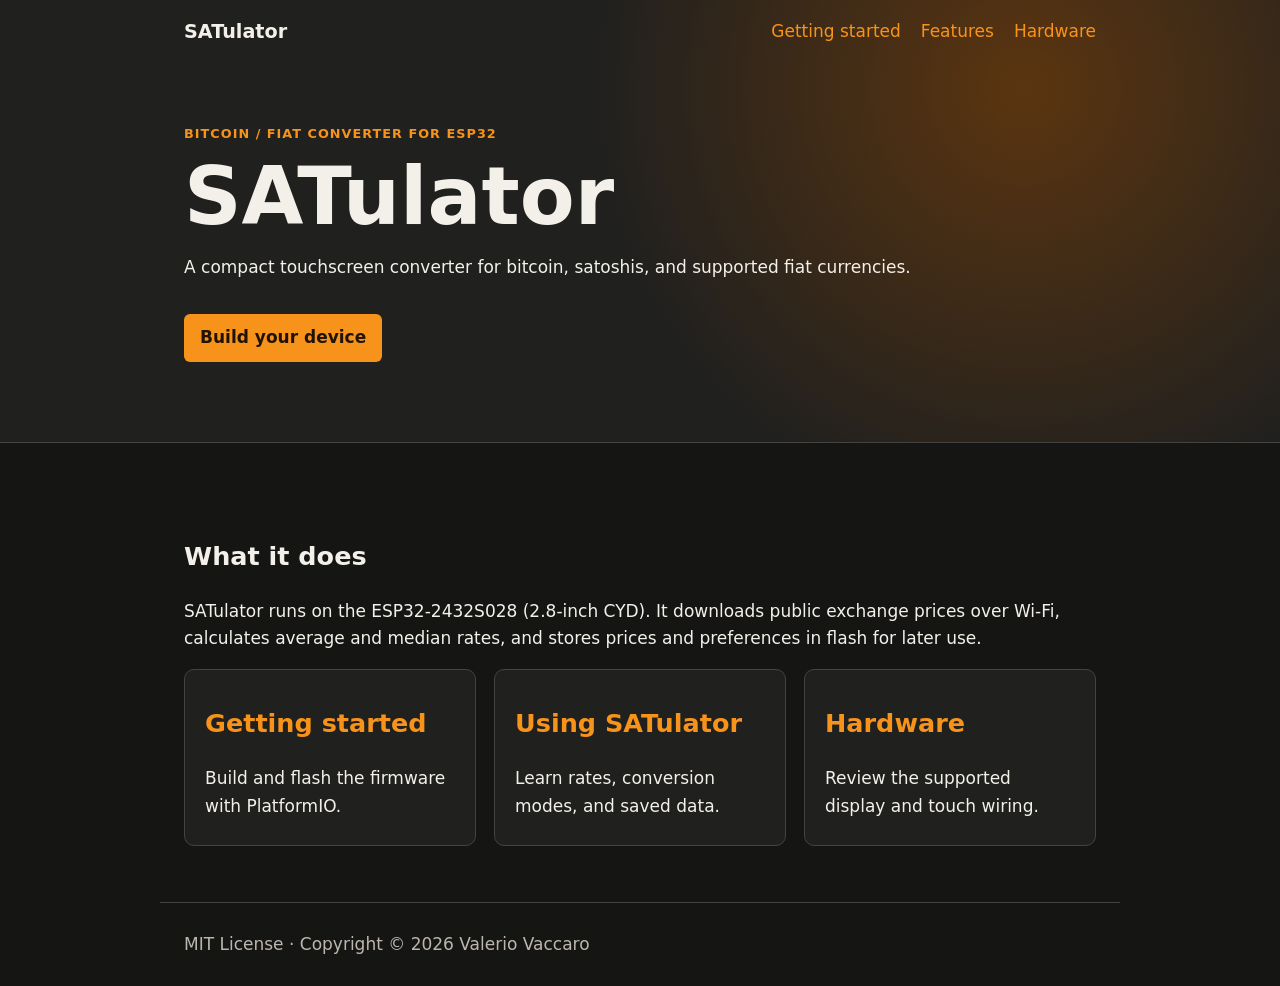
==== docs/index.html @ 911a1409 "build and publish artifacts, publish pages" ====
<!doctype html>
<html lang="en">
  <head>
    <meta charset="utf-8">
    <meta name="viewport" content="width=device-width, initial-scale=1">
    <meta name="description" content="SATulator: a compact Bitcoin and fiat converter for the ESP32 CYD.">
    <title>SATulator documentation</title>
    <link rel="stylesheet" href="assets/site.css">
  </head>
  <body>
    <header class="hero">
      <nav><a class="brand" href="index.html">SATulator</a><a href="getting-started.html">Getting started</a><a href="features.html">Features</a><a href="hardware.html">Hardware</a></nav>
      <div class="hero-copy">
        <p class="eyebrow">Bitcoin / fiat converter for ESP32</p>
        <h1>SATulator</h1>
        <p>A compact touchscreen converter for bitcoin, satoshis, and supported fiat currencies.</p>
        <a class="button" href="getting-started.html">Build your device</a>
      </div>
    </header>
    <main>
      <section>
        <h2>What it does</h2>
        <p>SATulator runs on the ESP32-2432S028 (2.8-inch CYD). It downloads public exchange prices over Wi-Fi, calculates average and median rates, and stores prices and preferences in flash for later use.</p>
      </section>
      <section class="cards">
        <a href="getting-started.html"><h2>Getting started</h2><p>Build and flash the firmware with PlatformIO.</p></a>
        <a href="features.html"><h2>Using SATulator</h2><p>Learn rates, conversion modes, and saved data.</p></a>
        <a href="hardware.html"><h2>Hardware</h2><p>Review the supported display and touch wiring.</p></a>
      </section>
    </main>
    <footer>MIT License · Copyright © 2026 Valerio Vaccaro</footer>
  </body>
</html>
---- docs/assets/site.css ----
:root { color-scheme: dark; --ink: #f3f0ea; --muted: #bcb7ae; --orange: #f7931a; --surface: #20201f; --line: #45433f; }
* { box-sizing: border-box; }
body { margin: 0; background: #151514; color: var(--ink); font: 17px/1.6 system-ui, sans-serif; }
nav, main, footer { max-width: 960px; margin: auto; padding-left: 24px; padding-right: 24px; }
nav { display: flex; gap: 20px; align-items: center; min-height: 64px; flex-wrap: wrap; }
a { color: var(--orange); } nav a { text-decoration: none; } .brand { color: var(--ink); font-weight: 800; font-size: 1.2rem; margin-right: auto; }
.hero { background: radial-gradient(circle at 80% 20%, #5b3510, transparent 40%), #20201f; border-bottom: 1px solid var(--line); }.hero-copy { max-width: 960px; margin: 60px auto 0; padding: 0 24px 80px; }
h1 { font-size: clamp(2.5rem, 7vw, 5rem); line-height: 1; margin: .15em 0; } h2 { margin-top: 2em; } .eyebrow { color: var(--orange); font-weight: 700; text-transform: uppercase; letter-spacing: .08em; font-size: .8rem; }
main { padding-top: 42px; padding-bottom: 56px; } .cards { display: grid; grid-template-columns: repeat(auto-fit, minmax(210px, 1fr)); gap: 18px; }.cards a { display: block; color: var(--ink); background: var(--surface); border: 1px solid var(--line); border-radius: 10px; padding: 8px 20px; text-decoration: none; }.cards h2 { color: var(--orange); margin-top: 1em; }
.button { display: inline-block; margin-top: 16px; padding: 10px 16px; border-radius: 6px; background: var(--orange); color: #211304; text-decoration: none; font-weight: 800; } pre { overflow-x: auto; padding: 18px; background: var(--surface); border-radius: 8px; } table { border-collapse: collapse; min-width: 280px; } th, td { border: 1px solid var(--line); padding: 8px 14px; text-align: left; } footer { border-top: 1px solid var(--line); color: var(--muted); padding-top: 28px; padding-bottom: 28px; }
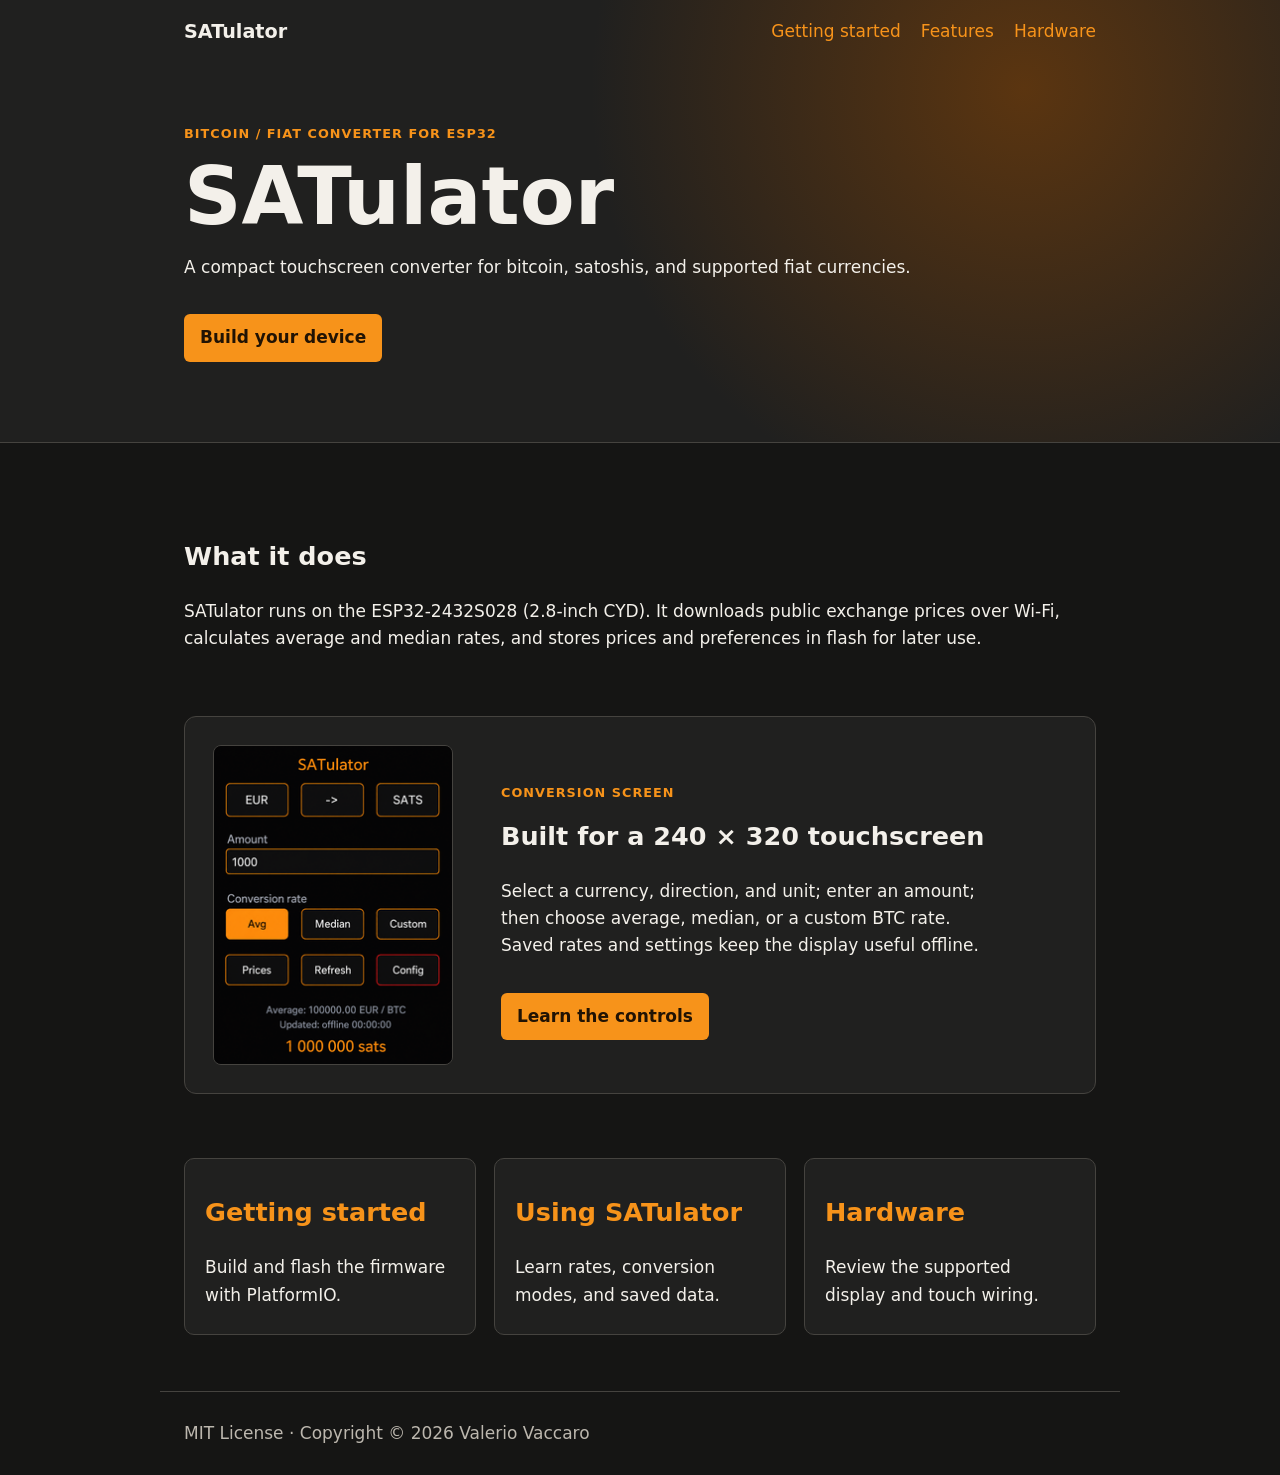
==== commit 77a2411c: "add script and better images" ====
--- a/docs/index.html
+++ b/docs/index.html
@@ -22,6 +22,10 @@
         <h2>What it does</h2>
         <p>SATulator runs on the ESP32-2432S028 (2.8-inch CYD). It downloads public exchange prices over Wi-Fi, calculates average and median rates, and stores prices and preferences in flash for later use.</p>
       </section>
+      <section class="screen-preview">
+        <img src="assets/satulator-gui.png" width="240" height="320" alt="SATulator conversion screen showing EUR to satoshis">
+        <div><p class="eyebrow">Conversion screen</p><h2>Built for a 240 × 320 touchscreen</h2><p>Select a currency, direction, and unit; enter an amount; then choose average, median, or a custom BTC rate. Saved rates and settings keep the display useful offline.</p><a class="button" href="features.html">Learn the controls</a></div>
+      </section>
       <section class="cards">
         <a href="getting-started.html"><h2>Getting started</h2><p>Build and flash the firmware with PlatformIO.</p></a>
         <a href="features.html"><h2>Using SATulator</h2><p>Learn rates, conversion modes, and saved data.</p></a>
--- a/docs/assets/site.css
+++ b/docs/assets/site.css
@@ -8,3 +8,4 @@
 h1 { font-size: clamp(2.5rem, 7vw, 5rem); line-height: 1; margin: .15em 0; } h2 { margin-top: 2em; } .eyebrow { color: var(--orange); font-weight: 700; text-transform: uppercase; letter-spacing: .08em; font-size: .8rem; }
 main { padding-top: 42px; padding-bottom: 56px; } .cards { display: grid; grid-template-columns: repeat(auto-fit, minmax(210px, 1fr)); gap: 18px; }.cards a { display: block; color: var(--ink); background: var(--surface); border: 1px solid var(--line); border-radius: 10px; padding: 8px 20px; text-decoration: none; }.cards h2 { color: var(--orange); margin-top: 1em; }
 .button { display: inline-block; margin-top: 16px; padding: 10px 16px; border-radius: 6px; background: var(--orange); color: #211304; text-decoration: none; font-weight: 800; } pre { overflow-x: auto; padding: 18px; background: var(--surface); border-radius: 8px; } table { border-collapse: collapse; min-width: 280px; } th, td { border: 1px solid var(--line); padding: 8px 14px; text-align: left; } footer { border-top: 1px solid var(--line); color: var(--muted); padding-top: 28px; padding-bottom: 28px; }
+.screen-preview { display: flex; align-items: center; gap: 48px; margin: 64px 0; padding: 28px; background: var(--surface); border: 1px solid var(--line); border-radius: 12px; }.screen-preview img, .ui-shot, .doc-shot, .hardware-gallery img { border: 1px solid var(--line); border-radius: 8px; }.screen-preview h2 { margin-top: .25em; }.screen-preview > div { max-width: 500px; }.ui-shot, .doc-shot { float: right; margin: 0 0 24px 32px; }.hardware-gallery { display: flex; gap: 24px; align-items: flex-start; margin: 32px 0 12px; }.hardware-gallery figure { flex: 1; margin: 0; }.hardware-gallery img { display: block; width: 100%; height: auto; }.hardware-gallery figcaption { margin-top: 8px; color: var(--muted); font-size: .8rem; line-height: 1.4; }@media (max-width: 620px) { .screen-preview, .hardware-gallery { align-items: flex-start; flex-direction: column; gap: 20px; }.ui-shot, .doc-shot { float: none; display: block; margin: 0 auto 24px; }.hardware-gallery figure { width: 100%; } }
